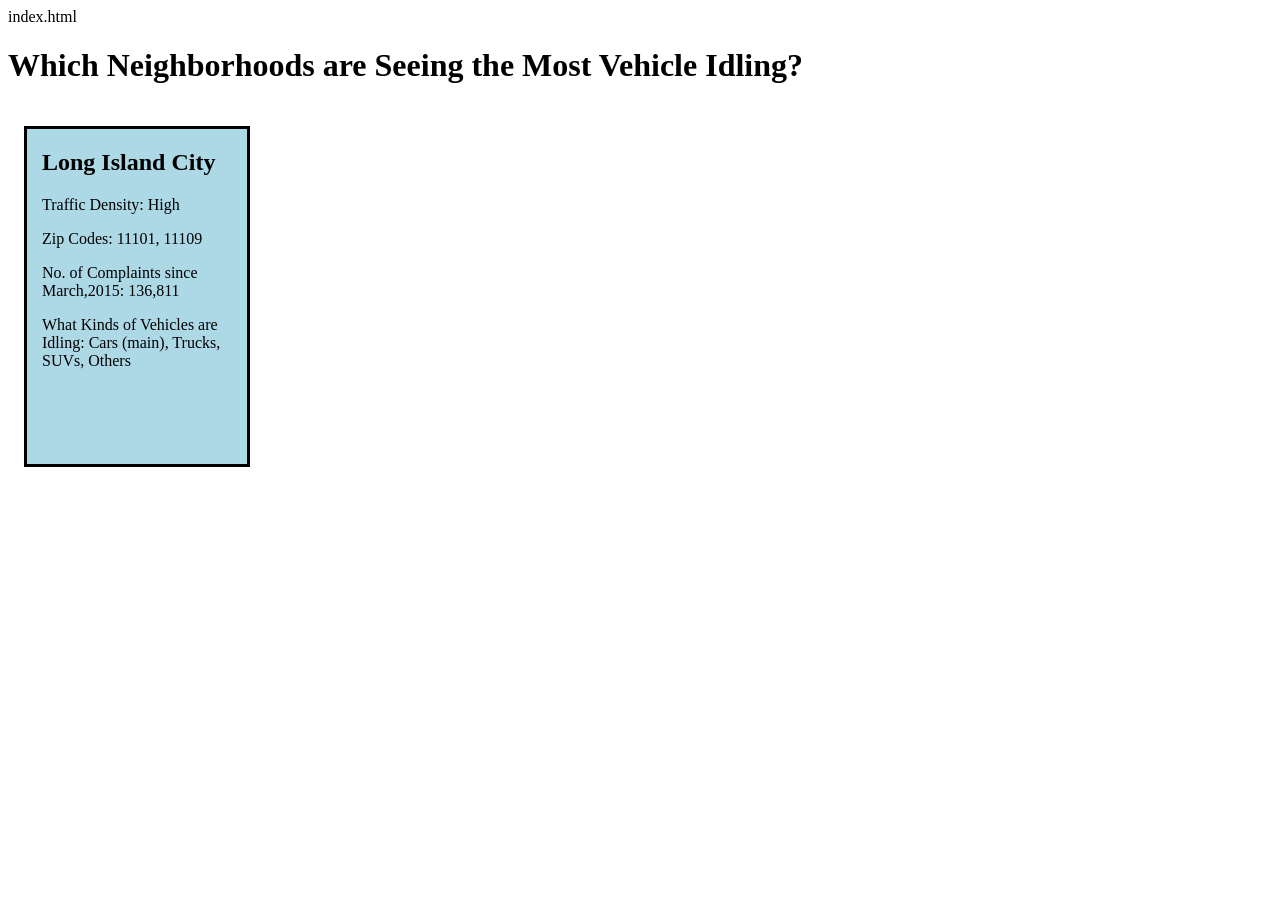
==== cards-JS/index.html @ 1c7ee575 "Add files via upload" ====
index.html
<!DOCTYPE html>
<html lang="en">

    <link rel="stylesheet" href="styles.css" />
<head>
    <title>cards starter shuchi</title>
    <meta charset="UTF-8">
    <meta name="viewport" content="width=device-width, initial-scale=1.0">
    <title>cards project shuchi</title>
</head>

<body>
    <h1>Which Neighborhoods are Seeing the Most Vehicle Idling?</h1>
    <div id="lic" class="card">
        <h2>Long Island City</h2>
        <p class="traffic">Traffic Density: High</p>
        <p class="zip">Zip Codes: 11101, 11109</p>
        <p class="complaints">No. of Complaints since March,2015: 136,811</p>
        <p class="vehicle">What Kinds of Vehicles are Idling: Cars (main), Trucks, SUVs, Others </p>
    </div>
---- cards-JS/styles.css ----
.card{
    border: 3px solid;
   background-color: lightblue;
    width: 15%;
    padding: 15px;
    padding-top: 0%;
    margin: 20px 16px 20px 16px;
    /* to make them side by side */
    float: left;
    height: 320px;
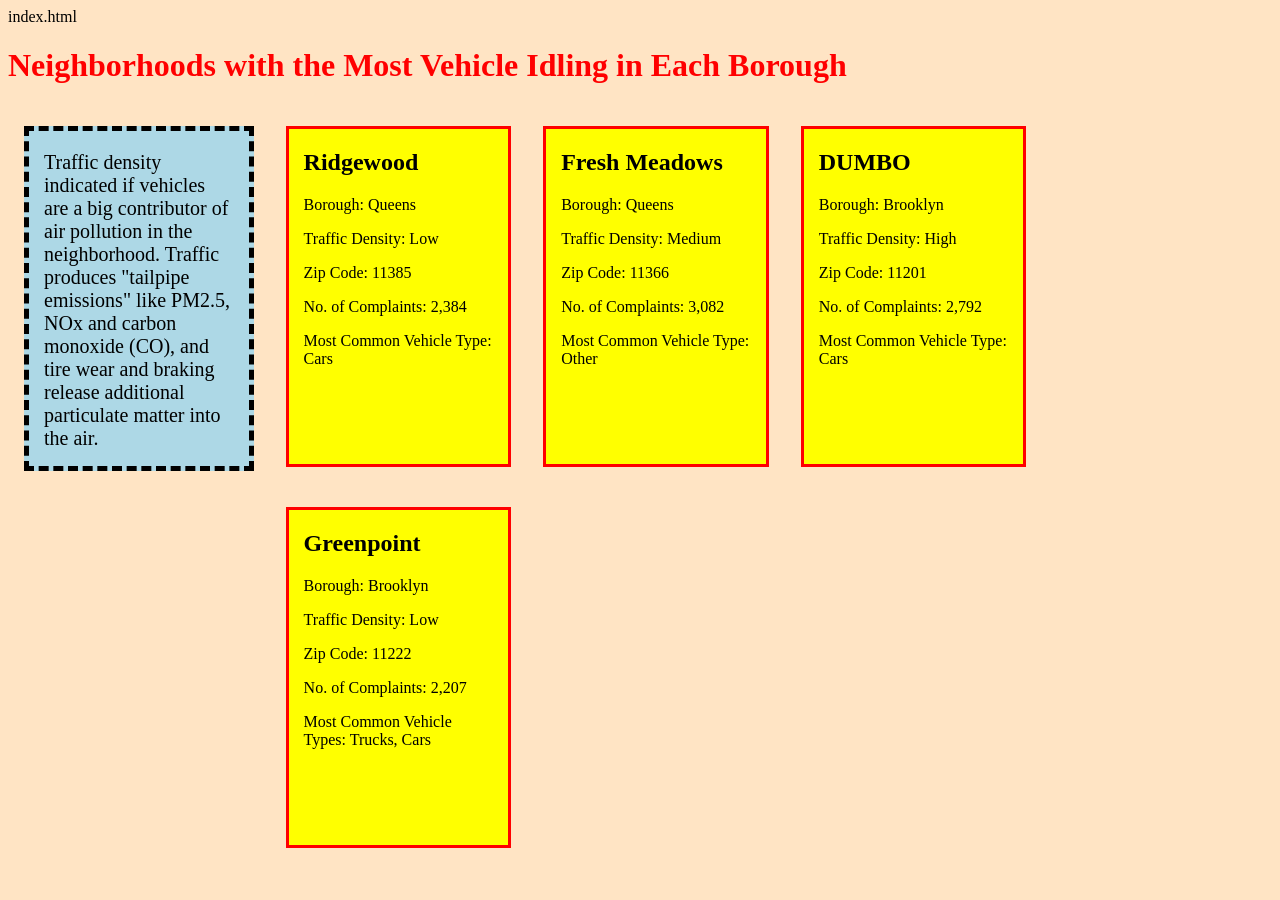
==== commit 99b87357: "code" ====
--- a/cards-JS/index.html
+++ b/cards-JS/index.html
@@ -11,11 +11,55 @@
 </head>
 
 <body>
-    <h1>Which Neighborhoods are Seeing the Most Vehicle Idling?</h1>
-    <div id="lic" class="card">
+    <h1 id="title">Neighborhoods with the Most Vehicle Idling in Each Borough</h1>
+    <!-- <div id="lic" class="card">
         <h2>Long Island City</h2>
         <p class="traffic">Traffic Density: High</p>
         <p class="zip">Zip Codes: 11101, 11109</p>
         <p class="complaints">No. of Complaints since March,2015: 136,811</p>
         <p class="vehicle">What Kinds of Vehicles are Idling: Cars (main), Trucks, SUVs, Others </p>
-    </div> +    </div>  -->
+
+    <div id="explainer">
+        <p>Traffic density indicated if vehicles are a big contributor of air pollution in the neighborhood. Traffic produces "tailpipe emissions" like PM2.5, NOx and carbon monoxide (CO), and tire wear and braking release additional particulate matter into the air.</p>
+    </div>
+
+    <div id="ridgewood" class="card">
+        <h2>Ridgewood</h2>
+        <p class="boro">Borough: Queens</p>
+        <p class="traffic">Traffic Density: Low</p>
+        <p class="zip">Zip Code: 11385</p>
+        <p class="complaints">No. of Complaints: 2,384</p>
+        <p class="vehicle">Most Common Vehicle Type: Cars</p>
+    </div> 
+
+    <div id="fresh" class="card">
+        <h2>Fresh Meadows</h2>
+        <p class="boro">Borough: Queens</p>
+        <p class="traffic">Traffic Density: Medium</p>
+        <p class="zip">Zip Code: 11366</p>
+        <p class="complaints">No. of Complaints: 3,082</p>
+        <p class="vehicle">Most Common Vehicle Type: Other</p>
+    </div> 
+
+    <div id="dumbo" class="card">
+        <h2>DUMBO</h2>
+        <p class="boro">Borough: Brooklyn</p>
+        <p class="traffic">Traffic Density: High</p>
+        <p class="zip">Zip Code: 11201</p>
+        <p class="complaints">No. of Complaints: 2,792</p>
+        <p class="vehicle">Most Common Vehicle Type: Cars</p>
+    </div> 
+
+    <div id="dumbo" class="card">
+        <h2>Greenpoint</h2>
+        <p class="boro">Borough: Brooklyn</p>
+        <p class="traffic">Traffic Density: Low</p>
+        <p class="zip">Zip Code: 11222</p>
+        <p class="complaints">No. of Complaints: 2,207</p>
+        <p class="vehicle">Most Common Vehicle Types: Trucks, Cars</p>
+    </div> 
+
+
+    <script src="index.js"></script>
+</body>   
--- a/cards-JS/styles.css
+++ b/cards-JS/styles.css
@@ -8,5 +8,19 @@
     /* to make them side by side */
     float: left;
     height: 320px;
+}
 
-
+#explainer{
+    border: 3px solid;
+    background-color: lightblue;
+     width: 15%;
+     padding: 15px;
+     padding-top: 0%;
+     margin: 20px 16px 20px 16px;
+     /* to make them side by side */
+     float: left;
+     height: 320px;
+}
+body{
+    background-color: bisque;
+}
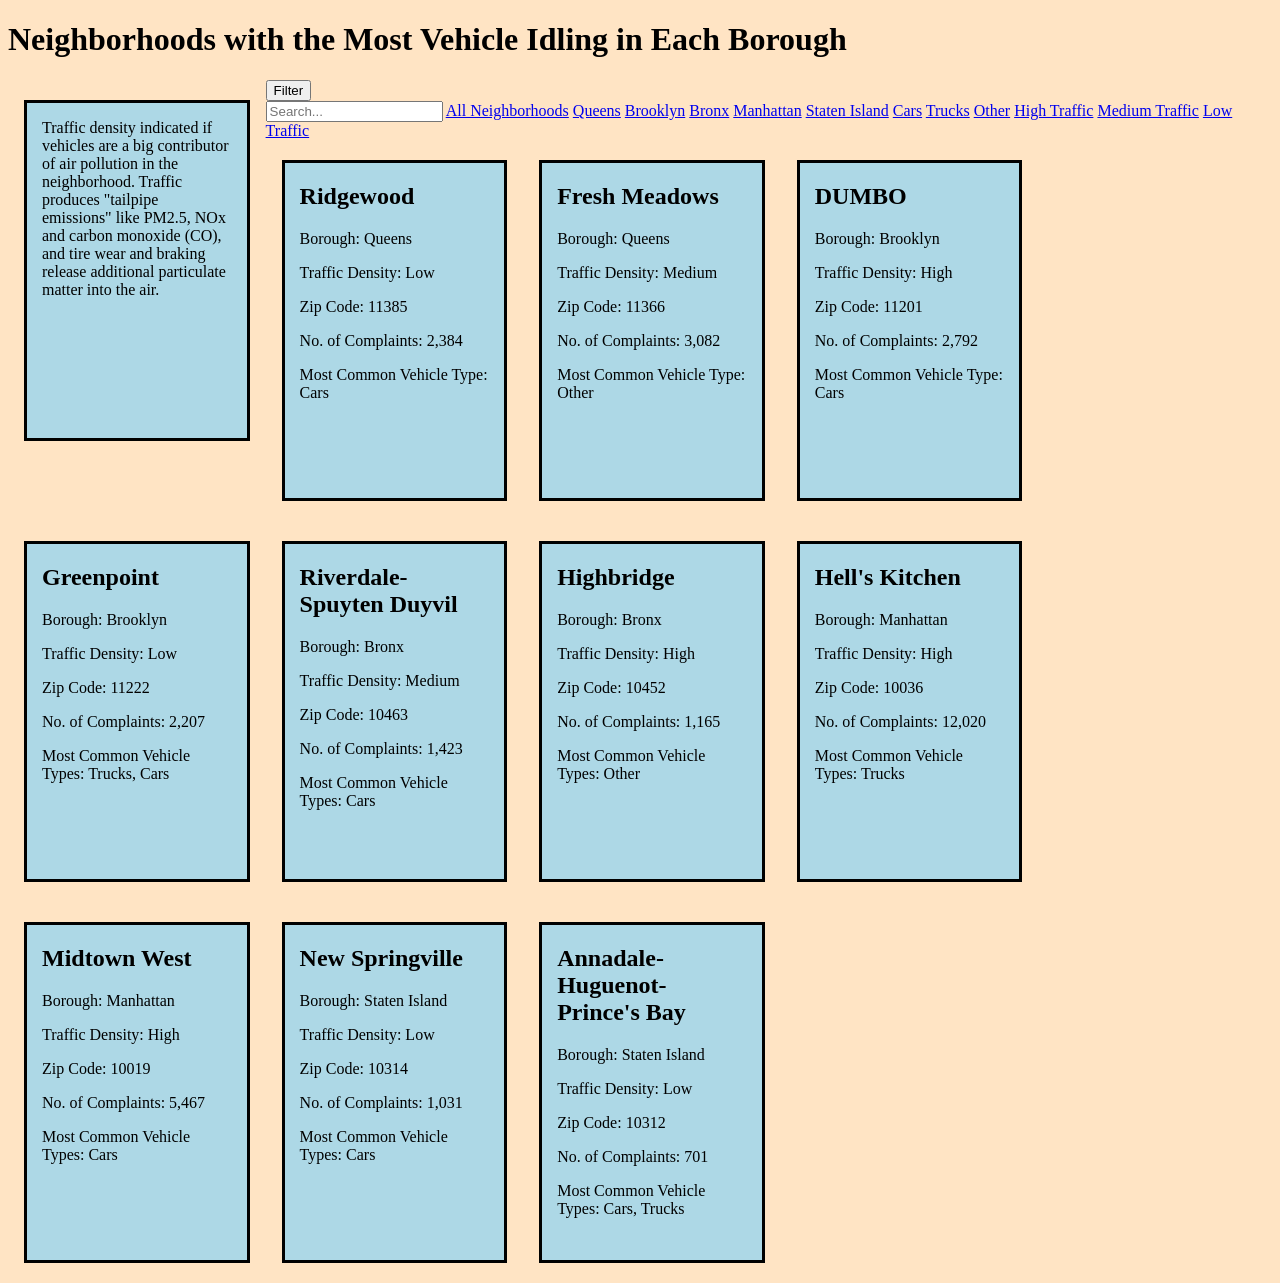
==== commit 3e0c3dd0: "cards javascript filter" ====
--- a/cards-JS/index.html
+++ b/cards-JS/index.html
@@ -1,4 +1,3 @@
-index.html
 <!DOCTYPE html>
 <html lang="en">
 
@@ -24,8 +23,29 @@
         <p>Traffic density indicated if vehicles are a big contributor of air pollution in the neighborhood. Traffic produces "tailpipe emissions" like PM2.5, NOx and carbon monoxide (CO), and tire wear and braking release additional particulate matter into the air.</p>
     </div>
 
+     <!-- drop-down button -->
+     <div class="dropdown">
+        <button onclick = "myFunction()">Filter</button> 
+
+            <div id="dropdown-content">
+                <input type = "text" placeholder="Search..." id="myInput" onkeyup="filterFunction()">
+            <a href="#" onclick="filterByType('all')">All Neighborhoods</a>
+            <a href="#" onclick="filterByType('borough','Queens')">Queens</a>
+            <a href="#" onclick="filterByType('borough', 'Brooklyn')">Brooklyn</a>
+            <a href="#" onclick="filterByType('borough', 'Bronx')">Bronx</a>
+            <a href="#" onclick="filterByType('borough', 'Manhattan')">Manhattan</a>
+            <a href="#" onclick="filterByType('borough', 'Staten Island')">Staten Island</a>
+            <a href="#" onclick="filterByType('vehicle', 'Cars')">Cars</a>
+            <a href="#" onclick="filterByType('vehicle', 'Trucks')">Trucks</a>
+            <a href="#" onclick="filterByType('vehicle', 'Other')">Other</a>
+            <a href="#" onclick="filterByType('traffic', 'High')">High Traffic</a>
+            <a href="#" onclick="filterByType('traffic', 'Medium')">Medium Traffic</a>
+            <a href="#" onclick="filterByType('traffic', 'Low')">Low Traffic</a>
+            </div>
+    </div>
+
     <div id="ridgewood" class="card">
-        <h2>Ridgewood</h2>
+        <h2 class="neighborhood">Ridgewood</h2>
         <p class="boro">Borough: Queens</p>
         <p class="traffic">Traffic Density: Low</p>
         <p class="zip">Zip Code: 11385</p>
@@ -34,7 +54,7 @@
     </div> 
 
     <div id="fresh" class="card">
-        <h2>Fresh Meadows</h2>
+        <h2 class="neighborhood">Fresh Meadows</h2>
         <p class="boro">Borough: Queens</p>
         <p class="traffic">Traffic Density: Medium</p>
         <p class="zip">Zip Code: 11366</p>
@@ -43,7 +63,7 @@
     </div> 
 
     <div id="dumbo" class="card">
-        <h2>DUMBO</h2>
+        <h2 class="neighborhood">DUMBO</h2>
         <p class="boro">Borough: Brooklyn</p>
         <p class="traffic">Traffic Density: High</p>
         <p class="zip">Zip Code: 11201</p>
@@ -52,7 +72,7 @@
     </div> 
 
     <div id="dumbo" class="card">
-        <h2>Greenpoint</h2>
+        <h2 class="neighborhood">Greenpoint</h2>
         <p class="boro">Borough: Brooklyn</p>
         <p class="traffic">Traffic Density: Low</p>
         <p class="zip">Zip Code: 11222</p>
@@ -60,6 +80,61 @@
         <p class="vehicle">Most Common Vehicle Types: Trucks, Cars</p>
     </div> 
 
+    <div id="riverdale" class="card">
+        <h2 class="neighborhood">Riverdale-Spuyten Duyvil</h2>
+        <p class="boro">Borough: Bronx</p>
+        <p class="traffic">Traffic Density: Medium</p>
+        <p class="zip">Zip Code: 10463</p>
+        <p class="complaints">No. of Complaints: 1,423</p>
+        <p class="vehicle">Most Common Vehicle Types: Cars</p>
+    </div>
+
+    <div id="highbridge" class="card">
+        <h2 class="neighborhood">Highbridge</h2>
+        <p class="boro">Borough: Bronx</p>
+        <p class="traffic">Traffic Density: High</p>
+        <p class="zip">Zip Code: 10452</p>
+        <p class="complaints">No. of Complaints: 1,165</p>
+        <p class="vehicle">Most Common Vehicle Types: Other</p>
+    </div>
+
+    <div id="hells" class="card">
+        <h2 class="neighborhood">Hell's Kitchen</h2>
+        <p class="boro">Borough: Manhattan</p>
+        <p class="traffic">Traffic Density: High</p>
+        <p class="zip">Zip Code: 10036</p>
+        <p class="complaints">No. of Complaints: 12,020</p>
+        <p class="vehicle">Most Common Vehicle Types: Trucks</p>
+    </div>
+
+    <div id="midtown" class="card">
+        <h2 class="neighborhood">Midtown West</h2>
+        <p class="boro">Borough: Manhattan</p>
+        <p class="traffic">Traffic Density: High</p>
+        <p class="zip">Zip Code: 10019</p>
+        <p class="complaints">No. of Complaints: 5,467</p>
+        <p class="vehicle">Most Common Vehicle Types: Cars</p>
+    </div>
+
+    <div id="newspring" class="card">
+        <h2 class="neighborhood">New Springville</h2>
+        <p class="boro">Borough: Staten Island</p>
+        <p class="traffic">Traffic Density: Low</p>
+        <p class="zip">Zip Code: 10314</p>
+        <p class="complaints">No. of Complaints: 1,031</p>
+        <p class="vehicle">Most Common Vehicle Types: Cars</p>
+    </div>
+
+    <div id="ana" class="card">
+        <h2 class="neighborhood">Annadale-Huguenot-Prince's Bay</h2>
+        <p class="boro">Borough: Staten Island</p>
+        <p class="traffic">Traffic Density: Low</p>
+        <p class="zip">Zip Code: 10312</p>
+        <p class="complaints">No. of Complaints: 701</p>
+        <p class="vehicle">Most Common Vehicle Types: Cars, Trucks</p>
+    </div>
+
+   
 
     <script src="index.js"></script>
 </body>   
--- a/cards-JS/styles.css
+++ b/cards-JS/styles.css
@@ -4,7 +4,7 @@
     width: 15%;
     padding: 15px;
     padding-top: 0%;
-    margin: 20px 16px 20px 16px;
+    margin: 20px 16px 20px 16px; 
     /* to make them side by side */
     float: left;
     height: 320px;
@@ -23,4 +23,9 @@
 }
 body{
     background-color: bisque;
+}
+.dropdown{
+    color: blueviolet;
+    font-size: 16px;
+    cursor: pointer;
 }
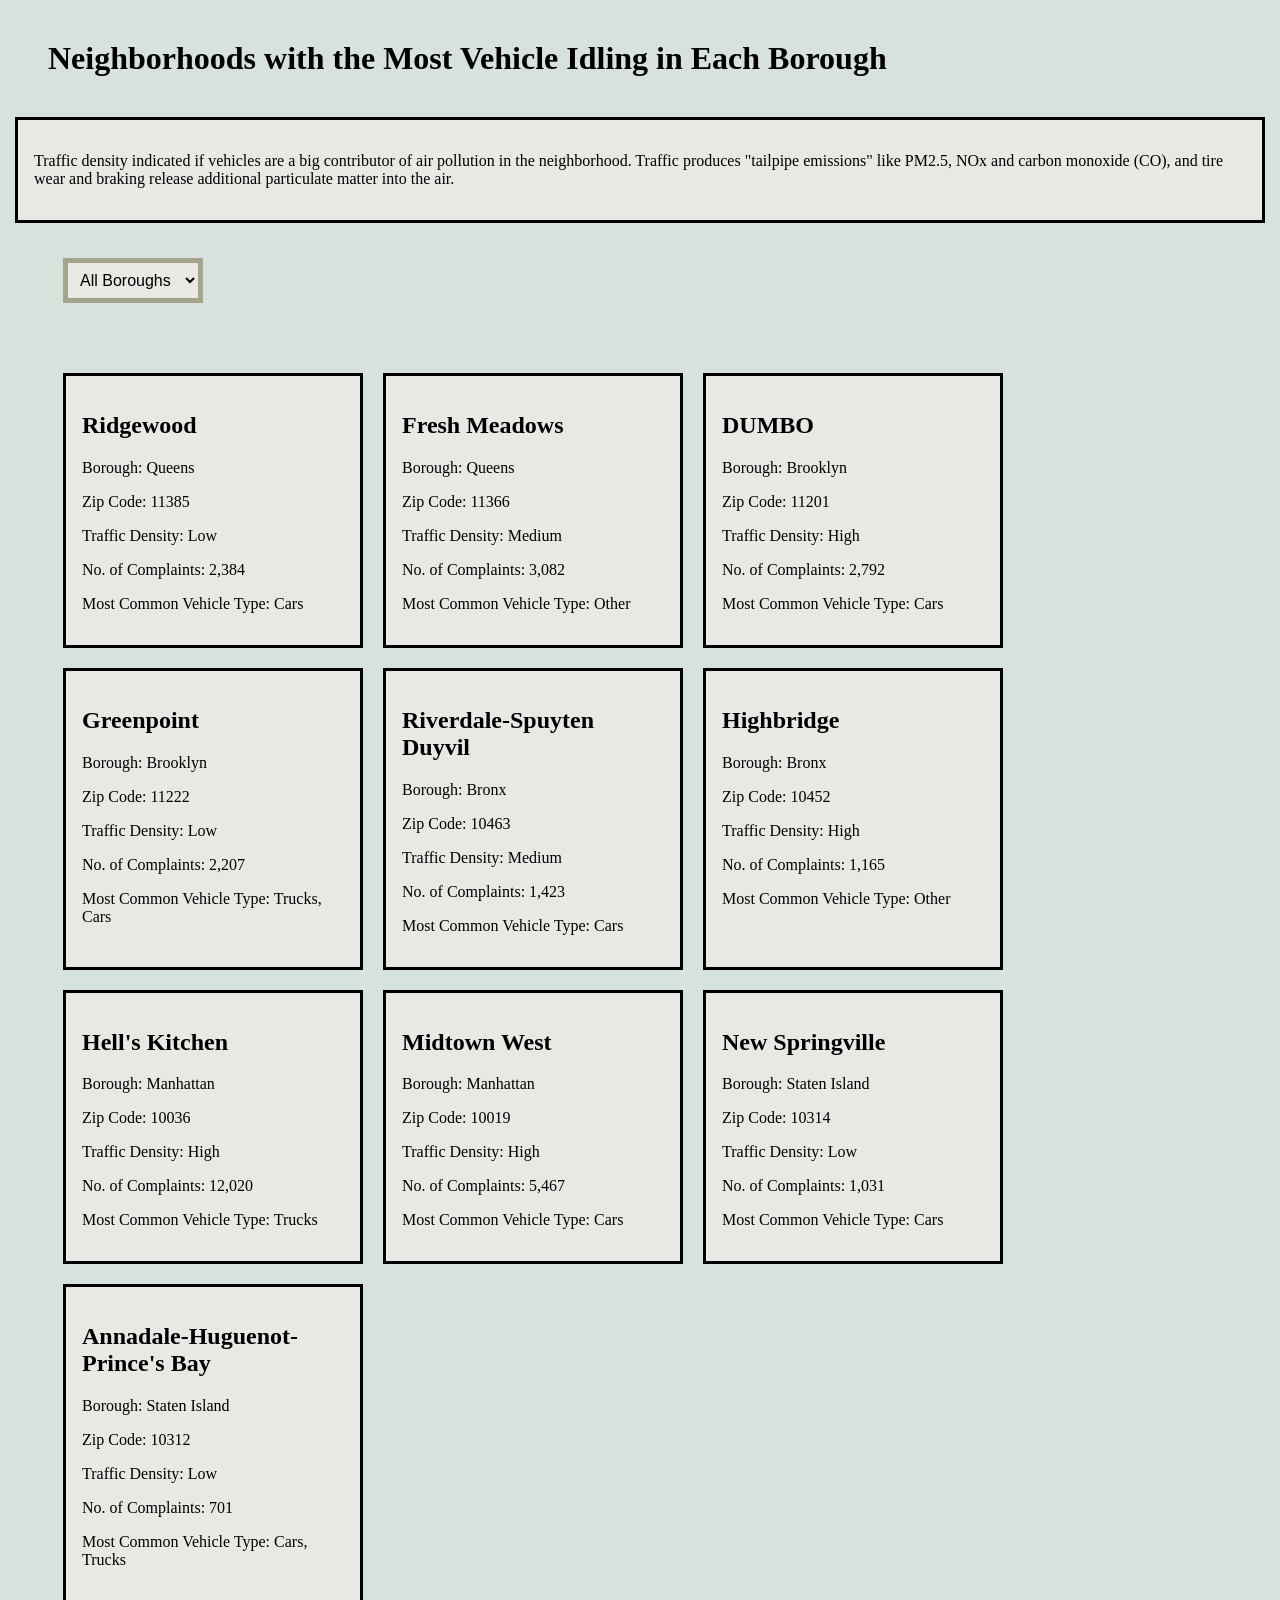
==== commit d680c9b5: "final project" ====
--- a/cards-JS/index.html
+++ b/cards-JS/index.html
@@ -10,131 +10,28 @@
 </head>
 
 <body>
+
+<div id="main">
+
     <h1 id="title">Neighborhoods with the Most Vehicle Idling in Each Borough</h1>
-    <!-- <div id="lic" class="card">
-        <h2>Long Island City</h2>
-        <p class="traffic">Traffic Density: High</p>
-        <p class="zip">Zip Codes: 11101, 11109</p>
-        <p class="complaints">No. of Complaints since March,2015: 136,811</p>
-        <p class="vehicle">What Kinds of Vehicles are Idling: Cars (main), Trucks, SUVs, Others </p>
-    </div>  -->
 
     <div id="explainer">
         <p>Traffic density indicated if vehicles are a big contributor of air pollution in the neighborhood. Traffic produces "tailpipe emissions" like PM2.5, NOx and carbon monoxide (CO), and tire wear and braking release additional particulate matter into the air.</p>
     </div>
 
-     <!-- drop-down button -->
-     <div class="dropdown">
-        <button onclick = "myFunction()">Filter</button> 
+    <select id="filterDropdown">
+        <option value="All">All Boroughs</option>
+        <option value="Queens">Queens</option>
+        <option value="Brooklyn">Brooklyn</option>
+        <option value="Bronx">Bronx</option>
+        <option value="Manhattan">Manhattan</option>
+        <option value="Staten Island">Staten Island</option>
+    </select>
 
-            <div id="dropdown-content">
-                <input type = "text" placeholder="Search..." id="myInput" onkeyup="filterFunction()">
-            <a href="#" onclick="filterByType('all')">All Neighborhoods</a>
-            <a href="#" onclick="filterByType('borough','Queens')">Queens</a>
-            <a href="#" onclick="filterByType('borough', 'Brooklyn')">Brooklyn</a>
-            <a href="#" onclick="filterByType('borough', 'Bronx')">Bronx</a>
-            <a href="#" onclick="filterByType('borough', 'Manhattan')">Manhattan</a>
-            <a href="#" onclick="filterByType('borough', 'Staten Island')">Staten Island</a>
-            <a href="#" onclick="filterByType('vehicle', 'Cars')">Cars</a>
-            <a href="#" onclick="filterByType('vehicle', 'Trucks')">Trucks</a>
-            <a href="#" onclick="filterByType('vehicle', 'Other')">Other</a>
-            <a href="#" onclick="filterByType('traffic', 'High')">High Traffic</a>
-            <a href="#" onclick="filterByType('traffic', 'Medium')">Medium Traffic</a>
-            <a href="#" onclick="filterByType('traffic', 'Low')">Low Traffic</a>
-            </div>
+    <div id="container">
+        
     </div>
+</div>     
 
-    <div id="ridgewood" class="card">
-        <h2 class="neighborhood">Ridgewood</h2>
-        <p class="boro">Borough: Queens</p>
-        <p class="traffic">Traffic Density: Low</p>
-        <p class="zip">Zip Code: 11385</p>
-        <p class="complaints">No. of Complaints: 2,384</p>
-        <p class="vehicle">Most Common Vehicle Type: Cars</p>
-    </div> 
-
-    <div id="fresh" class="card">
-        <h2 class="neighborhood">Fresh Meadows</h2>
-        <p class="boro">Borough: Queens</p>
-        <p class="traffic">Traffic Density: Medium</p>
-        <p class="zip">Zip Code: 11366</p>
-        <p class="complaints">No. of Complaints: 3,082</p>
-        <p class="vehicle">Most Common Vehicle Type: Other</p>
-    </div> 
-
-    <div id="dumbo" class="card">
-        <h2 class="neighborhood">DUMBO</h2>
-        <p class="boro">Borough: Brooklyn</p>
-        <p class="traffic">Traffic Density: High</p>
-        <p class="zip">Zip Code: 11201</p>
-        <p class="complaints">No. of Complaints: 2,792</p>
-        <p class="vehicle">Most Common Vehicle Type: Cars</p>
-    </div> 
-
-    <div id="dumbo" class="card">
-        <h2 class="neighborhood">Greenpoint</h2>
-        <p class="boro">Borough: Brooklyn</p>
-        <p class="traffic">Traffic Density: Low</p>
-        <p class="zip">Zip Code: 11222</p>
-        <p class="complaints">No. of Complaints: 2,207</p>
-        <p class="vehicle">Most Common Vehicle Types: Trucks, Cars</p>
-    </div> 
-
-    <div id="riverdale" class="card">
-        <h2 class="neighborhood">Riverdale-Spuyten Duyvil</h2>
-        <p class="boro">Borough: Bronx</p>
-        <p class="traffic">Traffic Density: Medium</p>
-        <p class="zip">Zip Code: 10463</p>
-        <p class="complaints">No. of Complaints: 1,423</p>
-        <p class="vehicle">Most Common Vehicle Types: Cars</p>
-    </div>
-
-    <div id="highbridge" class="card">
-        <h2 class="neighborhood">Highbridge</h2>
-        <p class="boro">Borough: Bronx</p>
-        <p class="traffic">Traffic Density: High</p>
-        <p class="zip">Zip Code: 10452</p>
-        <p class="complaints">No. of Complaints: 1,165</p>
-        <p class="vehicle">Most Common Vehicle Types: Other</p>
-    </div>
-
-    <div id="hells" class="card">
-        <h2 class="neighborhood">Hell's Kitchen</h2>
-        <p class="boro">Borough: Manhattan</p>
-        <p class="traffic">Traffic Density: High</p>
-        <p class="zip">Zip Code: 10036</p>
-        <p class="complaints">No. of Complaints: 12,020</p>
-        <p class="vehicle">Most Common Vehicle Types: Trucks</p>
-    </div>
-
-    <div id="midtown" class="card">
-        <h2 class="neighborhood">Midtown West</h2>
-        <p class="boro">Borough: Manhattan</p>
-        <p class="traffic">Traffic Density: High</p>
-        <p class="zip">Zip Code: 10019</p>
-        <p class="complaints">No. of Complaints: 5,467</p>
-        <p class="vehicle">Most Common Vehicle Types: Cars</p>
-    </div>
-
-    <div id="newspring" class="card">
-        <h2 class="neighborhood">New Springville</h2>
-        <p class="boro">Borough: Staten Island</p>
-        <p class="traffic">Traffic Density: Low</p>
-        <p class="zip">Zip Code: 10314</p>
-        <p class="complaints">No. of Complaints: 1,031</p>
-        <p class="vehicle">Most Common Vehicle Types: Cars</p>
-    </div>
-
-    <div id="ana" class="card">
-        <h2 class="neighborhood">Annadale-Huguenot-Prince's Bay</h2>
-        <p class="boro">Borough: Staten Island</p>
-        <p class="traffic">Traffic Density: Low</p>
-        <p class="zip">Zip Code: 10312</p>
-        <p class="complaints">No. of Complaints: 701</p>
-        <p class="vehicle">Most Common Vehicle Types: Cars, Trucks</p>
-    </div>
-
-   
-
-    <script src="index.js"></script>
+<script src="index.js"></script>
 </body>   
--- a/cards-JS/styles.css
+++ b/cards-JS/styles.css
@@ -1,31 +1,58 @@
 .card{
     border: 3px solid;
-   background-color: lightblue;
-    width: 15%;
+   background-color: #E8E8E4;
+    width: 300px;
+    padding: 16px; 
+    box-sizing: border-box;
+    /* to make them side by side */
+    /* float: left;
+    height: 320px; */
+} 
+
+#container{
+    display: flex;
+    flex-wrap: wrap;
+    gap: 20px;
+    justify-content: left;
     padding: 15px;
-    padding-top: 0%;
-    margin: 20px 16px 20px 16px; 
-    /* to make them side by side */
-    float: left;
-    height: 320px;
+
 }
 
 #explainer{
     border: 3px solid;
-    background-color: lightblue;
-     width: 15%;
-     padding: 15px;
-     padding-top: 0%;
-     margin: 20px 16px 20px 16px;
-     /* to make them side by side */
-     float: left;
-     height: 320px;
+   background-color: #E8E8E4;
+    width: 100%;
+    max-width: 1250px;
+    padding: 16px; 
+    box-sizing: border-box;
+    /* display: flex;
+    flex-wrap: wrap; */
+    gap: 20px;
+    justify-content: left;
+    margin-bottom: 20px;
+    margin: 20px auto;
 }
+    
 body{
-    background-color: bisque;
+    background-color: #D8E2DC;
 }
 .dropdown{
-    color: blueviolet;
+    color: #E8E8E4;
     font-size: 16px;
-    cursor: pointer;
-}+    cursor: pointer; 
+}
+
+#filterDropdown {
+    margin: 15px;
+    padding: 8px;
+    font-size: 16px;
+}
+
+@media only screen and (max-width: 600px){
+    #container{
+        flex-direction: column;
+    }
+    #explainer{
+        flex-direction: row;
+    }
+}
